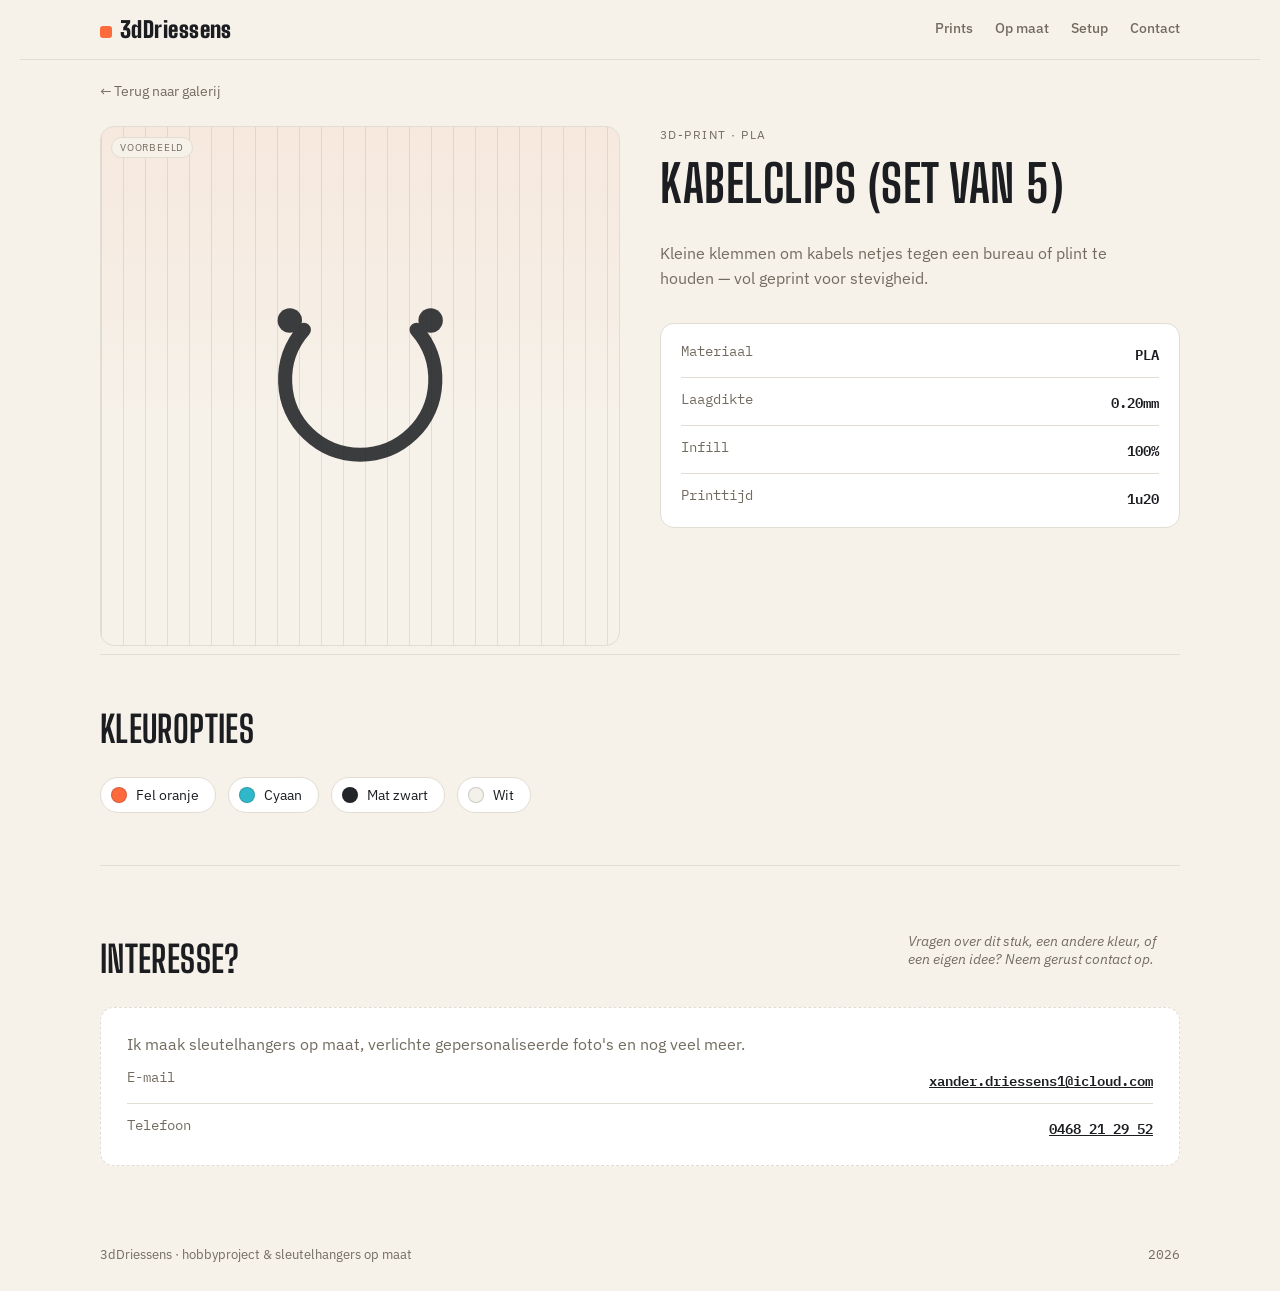
==== product-kabelclips.html @ 63dcabc6 "Add files via upload" ====
<!doctype html>
<html lang="nl">
<head>
<meta charset="UTF-8">
<meta name="viewport" content="width=device-width, initial-scale=1">
<title>Kabelclips (set van 5) — 3dDriessens</title>
<meta name="description" content="Kleine klemmen om kabels netjes tegen een bureau of plint te houden — vol geprint voor stevigheid.">
<link rel="preconnect" href="https://fonts.googleapis.com">
<link href="https://fonts.googleapis.com/css2?family=Big+Shoulders+Display:wght@700;900&family=IBM+Plex+Sans:wght@400;500;600&family=IBM+Plex+Mono:wght@400;500&display=swap" rel="stylesheet">
<link rel="stylesheet" href="style.css">
</head>
<body>

<header class="site">
  <div class="wrap nav">
    <div class="brand">
      <span class="mark"></span>
      <strong>3dDriessens</strong>
    </div>
    <nav class="navlinks">
      <a href="index.html#prints">Prints</a>
      <a href="index.html#op-maat">Op maat</a>
      <a href="index.html#setup">Setup</a>
      <a href="index.html#contact">Contact</a>
    </nav>
  </div>
</header>

<main class="wrap">
  <a class="back-link" href="index.html">&larr; Terug naar galerij</a>

  <section class="detail-hero">
    <div class="detail-image">
      <span class="badge">voorbeeld</span>
      <svg viewBox="0 0 64 64" fill="none" stroke-width="3" stroke-linecap="round" stroke-linejoin="round">
        <path d="M20 20 A16 16 0 1 0 44 20"/>
            <circle cx="17" cy="18" r="2.6" fill="currentColor" stroke="none"/>
            <circle cx="47" cy="18" r="2.6" fill="currentColor" stroke="none"/>
      </svg>
    </div>
    <div class="detail-info">
      <div class="eyebrow">3D-print · PLA</div>
      <h1>Kabelclips (set van 5)</h1>
      <p class="lede">Kleine klemmen om kabels netjes tegen een bureau of plint te houden — vol geprint voor stevigheid.</p>
      <div class="spec-table mono">
        <div class="spec-row"><span>Materiaal</span><span>PLA</span></div>
        <div class="spec-row"><span>Laagdikte</span><span>0.20mm</span></div>
        <div class="spec-row"><span>Infill</span><span>100%</span></div>
        <div class="spec-row"><span>Printtijd</span><span>1u20</span></div>
      </div>
    </div>
  </section>

  <section>
    <div class="sec-head">
      <h2>Kleuropties</h2>
    </div>
    <div class="color-grid">
      <div class="color-chip"><span class="chip-dot" style="background:#ff6a3d"></span>Fel oranje</div>
      <div class="color-chip"><span class="chip-dot" style="background:#2fb8c9"></span>Cyaan</div>
      <div class="color-chip"><span class="chip-dot" style="background:#22252a"></span>Mat zwart</div>
      <div class="color-chip"><span class="chip-dot" style="background:#f4f1ea"></span>Wit</div>
    </div>
    
  </section>

  <section id="contact">
    <div class="sec-head">
      <h2>Interesse?</h2>
      <p class="sec-note">Vragen over dit stuk, een andere kleur, of een eigen idee? Neem gerust contact op.</p>
    </div>
    <div class="contact-box">
      <p>Ik maak sleutelhangers op maat, verlichte gepersonaliseerde foto's en nog veel meer.</p>
      <div class="spec-table mono" style="border:none;background:transparent;padding:0;margin-top:4px;">
        <div class="spec-row"><span>E-mail</span><span><a href="mailto:xander.driessens1@icloud.com">xander.driessens1@icloud.com</a></span></div>
        <div class="spec-row"><span>Telefoon</span><span><a href="tel:+32468212952">0468 21 29 52</a></span></div>
      </div>
    </div>
  </section>
</main>

<footer class="wrap">
  <span>3dDriessens · hobbyproject &amp; sleutelhangers op maat</span>
  <span class="mono">2026</span>
</footer>

</body>
</html>
---- style.css ----
:root{
    --ink:#1b1d21;
    --paper:#f6f2ea;
    --surface:#ffffff;
    --line:#e2ddd2;
    --muted:#726c60;
    --accent:#ff6a3d;
    --accent-2:#1f9e94;
    --accent-ink:#ffffff;
    --radius:14px;
  }
  @media (prefers-color-scheme: dark){
    :root:not([data-theme="light"]){
      --ink:#f1ede4;
      --paper:#15171b;
      --surface:#1c1f24;
      --line:#2b2f36;
      --muted:#9c9689;
      --accent:#ff7d52;
      --accent-2:#37cabf;
      --accent-ink:#15171b;
    }
  }
  :root[data-theme="dark"]{
    --ink:#f1ede4;
    --paper:#15171b;
    --surface:#1c1f24;
    --line:#2b2f36;
    --muted:#9c9689;
    --accent:#ff7d52;
    --accent-2:#37cabf;
    --accent-ink:#15171b;
  }

  *{box-sizing:border-box;}
  html,body{margin:0;}
  body{
    background:var(--paper);
    color:var(--ink);
    font-family:"IBM Plex Sans",system-ui,sans-serif;
    padding:0 20px;
  }
  h1,h2,h3{
    font-family:"Big Shoulders Display","Arial Narrow",sans-serif;
    text-transform:uppercase;
    letter-spacing:.01em;
    text-wrap:balance;
    margin:0;
  }
  .mono{
    font-family:"IBM Plex Mono",ui-monospace,monospace;
  }
  a{color:inherit;}
  .wrap{
    max-width:1080px;
    margin:0 auto;
  }

  /* header */
  header.site{
    position:sticky;
    top:0;
    z-index:10;
    background:color-mix(in srgb, var(--paper) 88%, transparent);
    backdrop-filter:blur(8px);
    border-bottom:1px solid var(--line);
  }
  .nav{
    display:flex;
    align-items:center;
    justify-content:space-between;
    gap:16px;
    padding:16px 0;
    flex-wrap:wrap;
  }
  .brand{
    display:flex;
    align-items:baseline;
    gap:8px;
  }
  .brand .mark{
    width:12px;height:12px;border-radius:3px;
    background:var(--accent);
    display:inline-block;
  }
  .brand strong{
    font-family:"Big Shoulders Display",sans-serif;
    font-weight:900;
    font-size:1.4rem;
    letter-spacing:.02em;
  }
  .navlinks{
    display:flex;
    gap:22px;
    font-size:.9rem;
    font-weight:500;
  }
  .navlinks a{
    text-decoration:none;
    color:var(--muted);
    border-bottom:2px solid transparent;
    padding-bottom:2px;
  }
  .navlinks a:hover{color:var(--ink);border-color:var(--accent);}

  /* hero */
  .hero{
    padding:64px 0 40px;
    display:grid;
    gap:22px;
  }
  .eyebrow{
    font-size:.78rem;
    color:var(--muted);
    letter-spacing:.12em;
    text-transform:uppercase;
  }
  .hero h1{
    font-size:clamp(2.6rem,7vw,4.6rem);
    font-weight:900;
    line-height:.95;
  }
  .hero p.lede{
    max-width:56ch;
    font-size:1.08rem;
    color:var(--muted);
    line-height:1.55;
  }
  .statusbar{
    margin-top:8px;
    border:1px solid var(--line);
    border-radius:var(--radius);
    background:var(--surface);
    padding:14px 18px;
    display:flex;
    flex-wrap:wrap;
    gap:10px 28px;
    font-size:.82rem;
  }
  .statusbar .item{display:flex;gap:8px;align-items:center;color:var(--muted);}
  .statusbar .item b{color:var(--ink);font-weight:600;}
  .dot{width:8px;height:8px;border-radius:50%;background:var(--accent-2);display:inline-block;}
  .dot.on{background:#3bcf6c;}

  /* section headings */
  section{padding:52px 0;}
  section + section{border-top:1px solid var(--line);}
  .sec-head{
    display:flex;
    justify-content:space-between;
    align-items:flex-end;
    gap:16px;
    flex-wrap:wrap;
    margin-bottom:26px;
  }
  .sec-head h2{font-size:clamp(1.7rem,4vw,2.3rem);}
  .sec-note{
    font-style:italic;
    color:var(--muted);
    font-size:.85rem;
    max-width:34ch;
  }

  /* gallery */
  .grid{
    display:grid;
    grid-template-columns:repeat(auto-fill,minmax(230px,1fr));
    gap:20px;
  }
  .card{
    background:var(--surface);
    border:1px solid var(--line);
    border-radius:var(--radius);
    overflow:hidden;
    display:flex;
    flex-direction:column;
  }
  .thumb{
    aspect-ratio:1/1;
    display:flex;
    align-items:center;
    justify-content:center;
    background:
      linear-gradient(180deg, color-mix(in srgb, var(--accent) 7%, transparent), transparent 60%),
      repeating-linear-gradient(90deg, var(--line) 0 1px, transparent 1px 22px);
    position:relative;
    color:var(--muted);
  }
  .thumb svg{width:56%;height:56%;stroke:var(--ink);opacity:.85;}
  .badge{
    position:absolute;
    top:10px;left:10px;
    font-size:.62rem;
    letter-spacing:.08em;
    text-transform:uppercase;
    background:var(--paper);
    border:1px solid var(--line);
    color:var(--muted);
    padding:3px 8px;
    border-radius:999px;
  }
  .card-body{padding:14px 16px 16px;display:grid;gap:8px;}
  .card-body h3{font-size:1.05rem;font-weight:900;letter-spacing:.01em;}
  .spec{
    font-size:.76rem;
    color:var(--muted);
    display:flex;
    flex-wrap:wrap;
    gap:6px 10px;
    align-items:center;
  }
  .swatch{width:9px;height:9px;border-radius:50%;display:inline-block;border:1px solid color-mix(in srgb, var(--ink) 20%, transparent);}

  /* setup */
  .setup{
    display:grid;
    grid-template-columns:1.1fr .9fr;
    gap:36px;
  }
  .setup p{color:var(--muted);line-height:1.6;max-width:56ch;}
  .spec-table{
    border:1px solid var(--line);
    border-radius:var(--radius);
    background:var(--surface);
    padding:18px 20px;
    display:grid;
    gap:12px;
    align-self:start;
  }
  .spec-row{
    display:flex;
    justify-content:space-between;
    gap:12px;
    font-size:.85rem;
    padding-bottom:12px;
    border-bottom:1px solid var(--line);
  }
  .spec-row:last-child{border-bottom:none;padding-bottom:0;}
  .spec-row span:first-child{color:var(--muted);}
  .spec-row span:last-child{font-weight:600;text-align:right;}

  /* contact */
  .contact-box{
    border:1px dashed var(--line);
    border-radius:var(--radius);
    padding:26px;
    background:var(--surface);
    display:grid;
    gap:10px;
  }
  .contact-box p{color:var(--muted);margin:0;}
  .btn{
    display:inline-block;
    background:var(--accent);
    color:var(--accent-ink);
    font-weight:600;
    text-decoration:none;
    padding:12px 20px;
    border-radius:999px;
    font-size:.9rem;
    margin-top:22px;
  }
  .btn:hover{opacity:.9;}

  footer{
    padding:28px 0;
    color:var(--muted);
    font-size:.8rem;
    display:flex;
    justify-content:space-between;
    flex-wrap:wrap;
    gap:8px;
  }

  @media (max-width:640px){
    .setup{grid-template-columns:1fr;}
    .statusbar{font-size:.76rem;}
  }


/* --- product detail pages & clickable cards --- */
.card{
  text-decoration:none;
  color:inherit;
  cursor:pointer;
  transition:border-color .15s ease, transform .15s ease;
}
.card:hover{
  border-color:var(--accent);
  transform:translateY(-2px);
}

.back-link{
  display:inline-flex;
  align-items:center;
  gap:6px;
  color:var(--muted);
  text-decoration:none;
  font-size:.85rem;
  margin:22px 0 6px;
}
.back-link:hover{color:var(--accent);}

.detail-hero{
  display:grid;
  grid-template-columns:1fr 1fr;
  gap:40px;
  padding:20px 0 8px;
  align-items:start;
}
.detail-image{
  aspect-ratio:1/1;
  border-radius:var(--radius);
  border:1px solid var(--line);
  background:
    linear-gradient(180deg, color-mix(in srgb, var(--accent) 7%, transparent), transparent 60%),
    repeating-linear-gradient(90deg, var(--line) 0 1px, transparent 1px 22px);
  display:flex;
  align-items:center;
  justify-content:center;
  position:relative;
}
.detail-image svg{width:58%;height:58%;stroke:var(--ink);opacity:.85;}
.detail-info{display:grid;gap:16px;align-content:start;}
.detail-info h1{font-size:clamp(2.1rem,5vw,3.2rem);line-height:1;}
.detail-info p.lede{color:var(--muted);font-size:1rem;line-height:1.55;max-width:48ch;}

.color-grid{display:flex;flex-wrap:wrap;gap:12px;}
.color-chip{
  display:flex;
  align-items:center;
  gap:9px;
  border:1px solid var(--line);
  background:var(--surface);
  border-radius:999px;
  padding:8px 16px 8px 10px;
  font-size:.85rem;
}
.chip-dot{
  width:16px;height:16px;border-radius:50%;
  display:inline-block;
  border:1px solid color-mix(in srgb, var(--ink) 18%, transparent);
}

@media (max-width:720px){
  .detail-hero{grid-template-columns:1fr;}
}
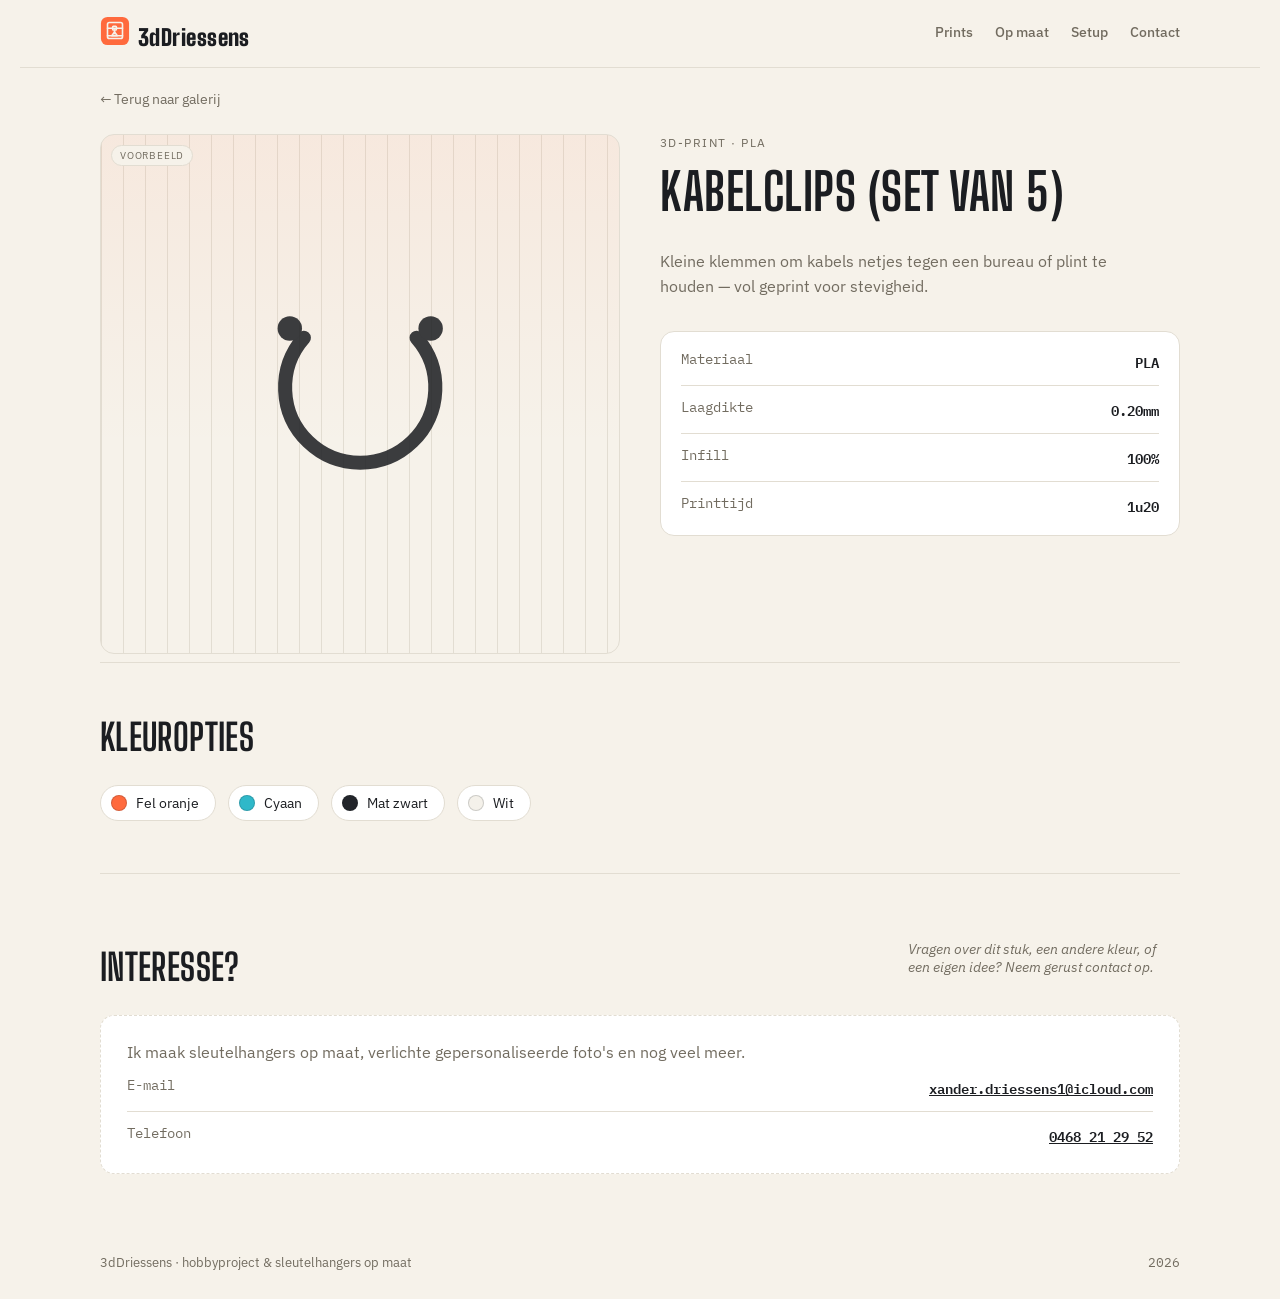
==== commit 9a8af756: "Add files via upload" ====
--- a/product-kabelclips.html
+++ b/product-kabelclips.html
@@ -8,13 +8,16 @@
 <link rel="preconnect" href="https://fonts.googleapis.com">
 <link href="https://fonts.googleapis.com/css2?family=Big+Shoulders+Display:wght@700;900&family=IBM+Plex+Sans:wght@400;500;600&family=IBM+Plex+Mono:wght@400;500&display=swap" rel="stylesheet">
 <link rel="stylesheet" href="style.css">
+<link rel="icon" href="favicon.svg" type="image/svg+xml">
+<link rel="alternate icon" href="favicon-32.png">
+<link rel="apple-touch-icon" href="favicon-180.png">
 </head>
 <body>
 
 <header class="site">
   <div class="wrap nav">
     <div class="brand">
-      <span class="mark"></span>
+      <svg class="logo" viewBox="0 0 64 64" width="30" height="30" aria-hidden="true"><rect x="2" y="2" width="60" height="60" rx="14" fill="#ff6a3d"/><g fill="none" stroke="#f6f2ea" stroke-width="3.4" stroke-linecap="round" stroke-linejoin="round"><rect x="16" y="14" width="32" height="34" rx="4"/><path d="M16 26 H48"/><rect x="27" y="22" width="8" height="8" rx="1.5"/><path d="M31 30 V38"/><path d="M16 42 H48"/><path d="M25 42 L31 34 L37 42 Z"/></g></svg>
       <strong>3dDriessens</strong>
     </div>
     <nav class="navlinks">
--- a/style.css
+++ b/style.css
@@ -78,10 +78,9 @@
     align-items:baseline;
     gap:8px;
   }
-  .brand .mark{
-    width:12px;height:12px;border-radius:3px;
-    background:var(--accent);
-    display:inline-block;
+  .brand .logo{
+    display:block;
+    flex-shrink:0;
   }
   .brand strong{
     font-family:"Big Shoulders Display",sans-serif;
